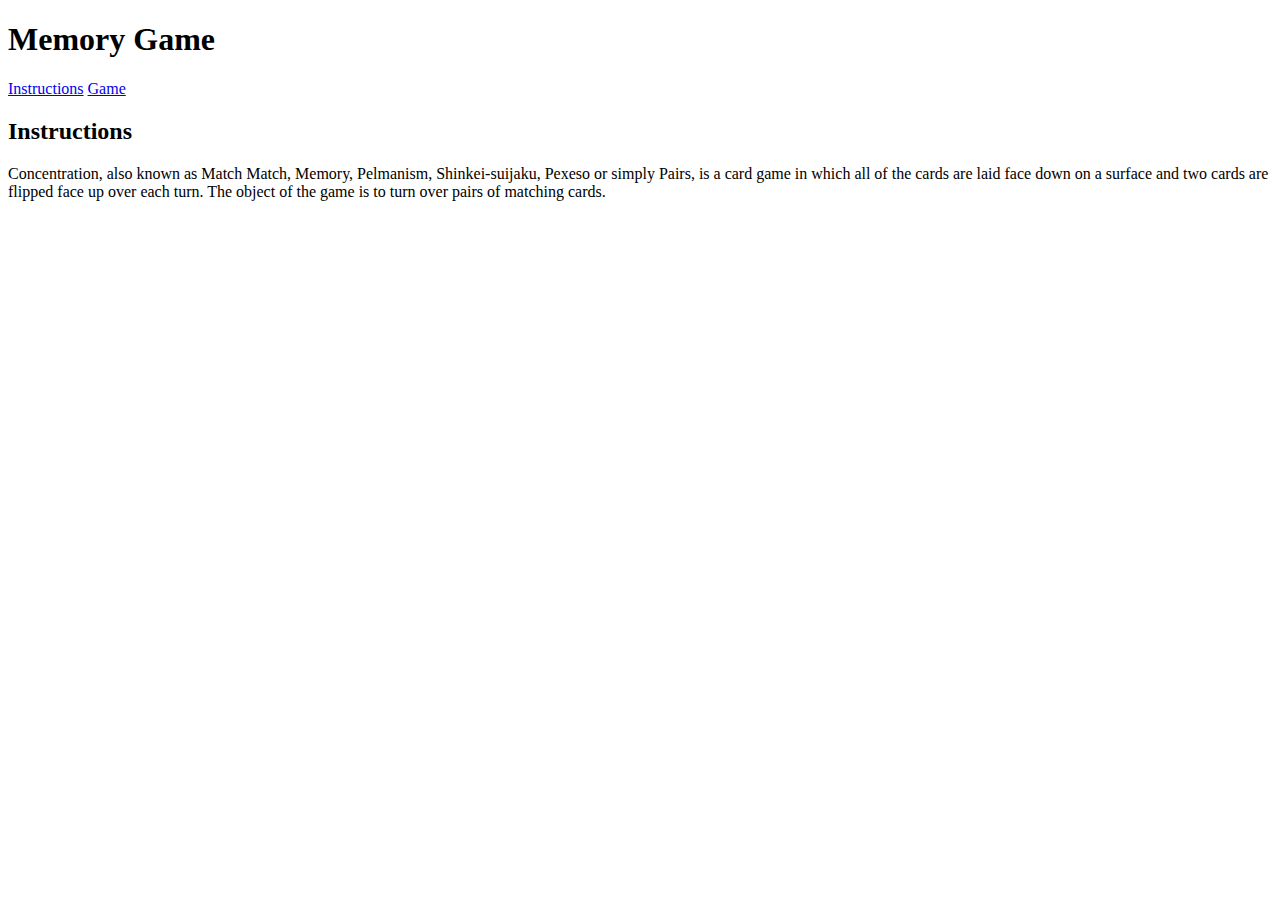
==== memory_game/index.html @ d5adafdd "added html, css, and images" ====
<!DOCTYPE html>
<html>
<head>
	<title>Memory Card Game</title>
</head>
<header>
	<h1>Memory Game</h1>
</header>
<body>
	<a href="#">Instructions</a>
	<a href="#">Game</a>
	<h2>Instructions</h2>
	<p>Concentration, also known as Match Match, Memory, Pelmanism, Shinkei-suijaku, Pexeso or simply Pairs, is a card game in which all of the cards are laid face down on a surface and two cards are flipped face up over each turn. The object of the game is to turn over pairs of matching cards.</p>
</body>
</html>
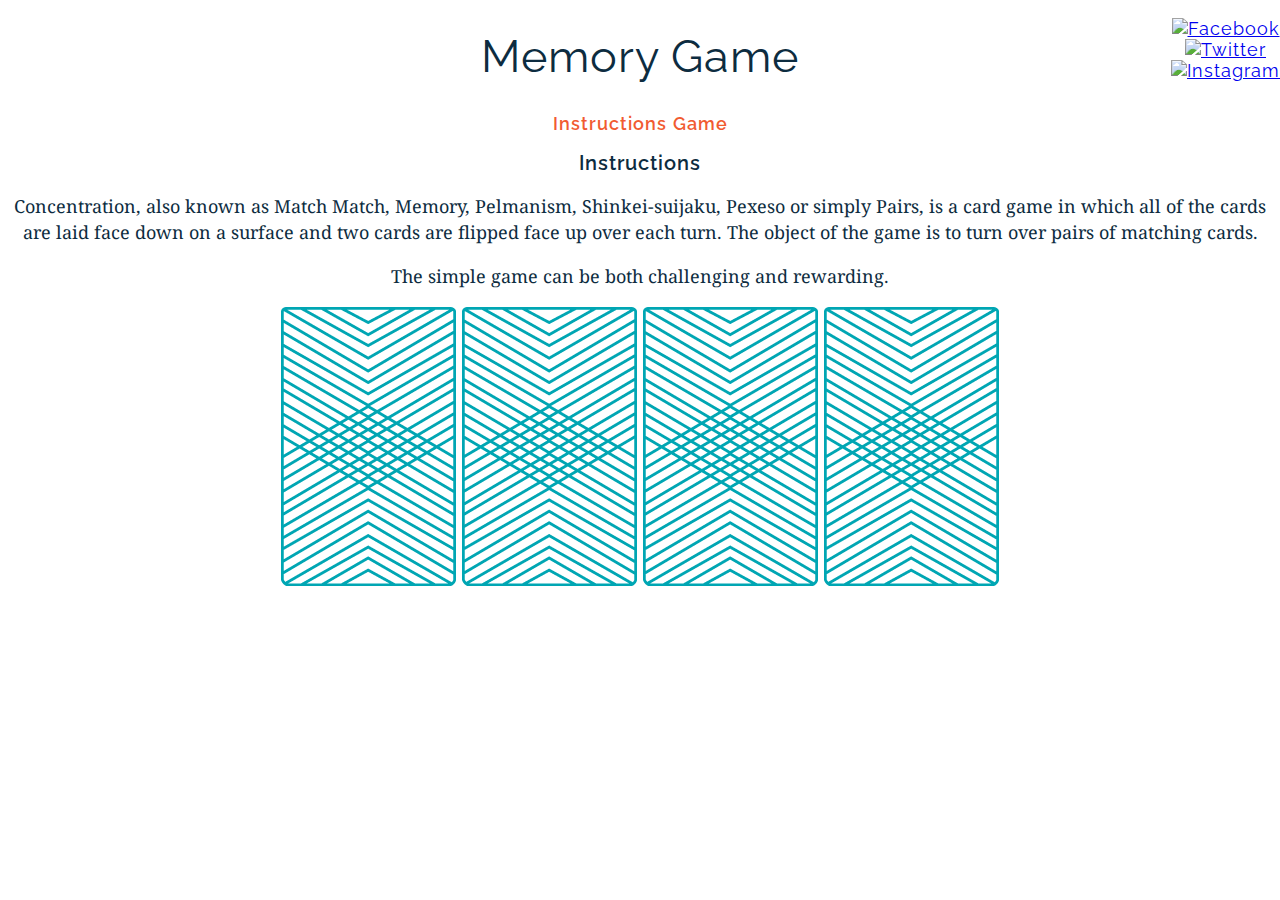
==== commit 7192f820: "fixed appearance" ====
--- a/memory_game/index.html
+++ b/memory_game/index.html
@@ -2,14 +2,31 @@
 <html>
 <head>
 	<title>Memory Card Game</title>
+	<link href="https://fonts.googleapis.com/css?family=Droid+Serif|Raleway:400,500,600,700" rel="stylesheet">
+	<link href="https://fonts.googleapis.com/css?family=Raleway&display=swap" rel="stylesheet">
+	<link href="css/style.css" rel="stylesheet" type="text/css">
 </head>
 <header>
-	<h1>Memory Game</h1>
+	<ul>
+		<li class = "social"><a href="#"><img src="https://ga-instruction.s3.amazonaws.com/assets/myga-html-css/facebook.png" alt="Facebook"/></a></li>
+		<li class = "social"><a href="#"><img src="https://ga-instruction.s3.amazonaws.com/assets/myga-html-css/twitter.png" alt="Twitter"/></a></li>
+		<li class = "social" id = "insta"><a href="#"><img src="https://ga-instruction.s3.amazonaws.com/assets/myga-html-css/instagram.png" alt="Instagram"/></a></li>
+	</ul>
 </header>
 <body>
-	<a href="#">Instructions</a>
-	<a href="#">Game</a>
+	<h1>Memory Game</h1>
+	<nav>
+		<a class = "link" href="#">Instructions</a>
+		<a class = "link" href="#">Game</a>
+	</nav>
 	<h2>Instructions</h2>
 	<p>Concentration, also known as Match Match, Memory, Pelmanism, Shinkei-suijaku, Pexeso or simply Pairs, is a card game in which all of the cards are laid face down on a surface and two cards are flipped face up over each turn. The object of the game is to turn over pairs of matching cards.</p>
+	<p>The simple game can be both challenging and rewarding.</p>
+	<div>
+		<img src="images/back.png" alt="Queen of Diamonds">
+		<img src="images/back.png" alt="Queen of Hearts">
+		<img src="images/back.png" alt="King of Diamonds">
+		<img src="images/back.png" alt="King of Hearts">
+	</div>
 </body>
 </html>--- a/memory_game/css/style.css
+++ b/memory_game/css/style.css
@@ -0,0 +1,43 @@
+body {
+	text-align: center;
+	color: #0D2C40;
+	font-family: "Raleway", sans-serif;
+	letter-spacing: 1px;
+	font-size: 18px;
+}
+
+h1 {
+	font-weight: 400;
+	font-size: 45px;
+}
+
+h2 {
+	font-weight: 600;
+	font-size: 20px;
+}
+
+p {
+	font-family: "Droid Serif", serif;
+	line-height: 26px;
+	letter-spacing: normal;
+}
+
+.link {
+	text-decoration: none;
+	color: #F15B31;
+	font-weight: 600;
+}
+
+header ul {
+  position: absolute;
+  top: 0;
+  right: 0;
+}
+
+ul {
+  list-style: none;
+}
+
+.social img {
+  width: 30px;
+}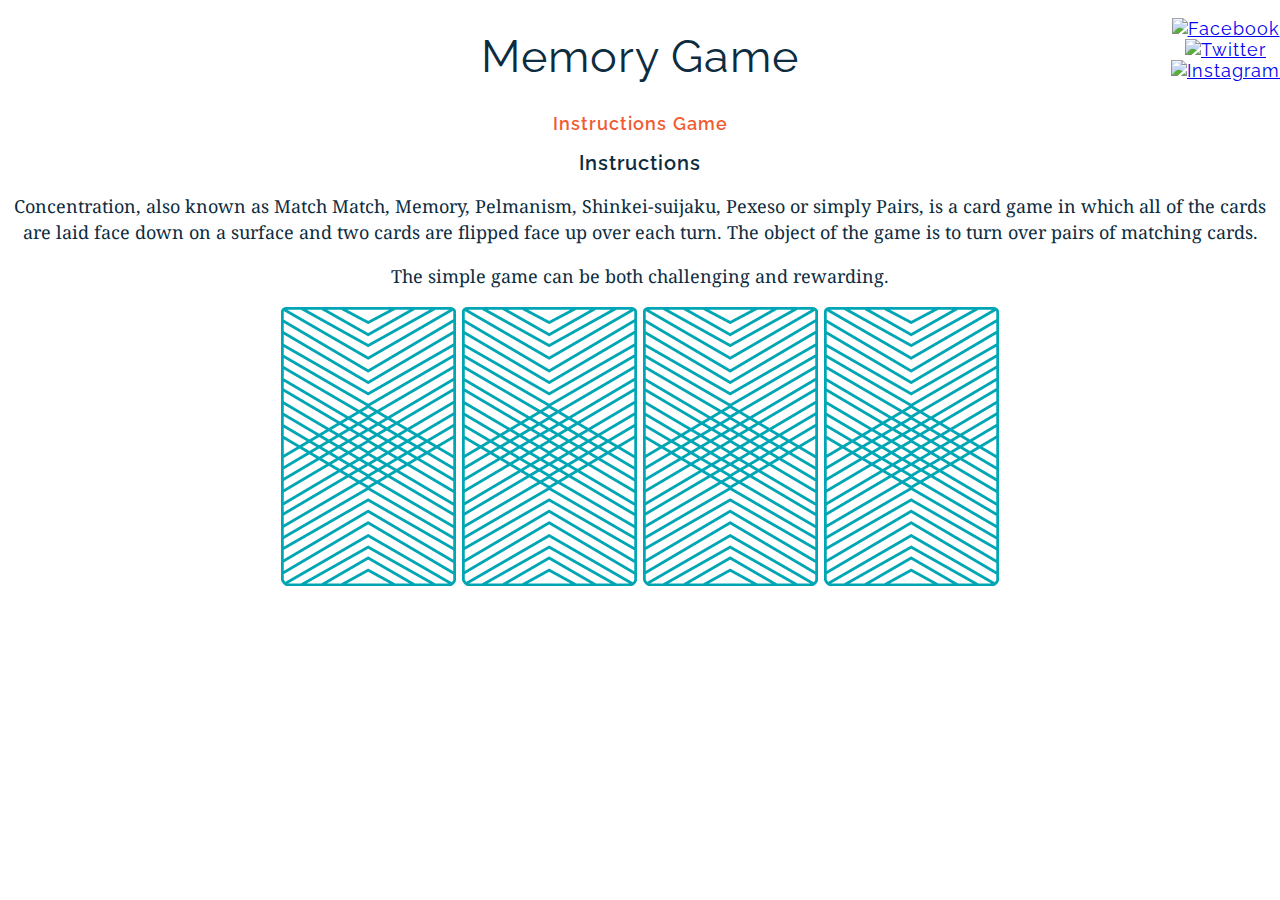
==== commit 823a7f86: "fixed header" ====
--- a/memory_game/index.html
+++ b/memory_game/index.html
@@ -6,15 +6,15 @@
 	<link href="https://fonts.googleapis.com/css?family=Raleway&display=swap" rel="stylesheet">
 	<link href="css/style.css" rel="stylesheet" type="text/css">
 </head>
-<header>
-	<ul>
-		<li class = "social"><a href="#"><img src="https://ga-instruction.s3.amazonaws.com/assets/myga-html-css/facebook.png" alt="Facebook"/></a></li>
-		<li class = "social"><a href="#"><img src="https://ga-instruction.s3.amazonaws.com/assets/myga-html-css/twitter.png" alt="Twitter"/></a></li>
-		<li class = "social" id = "insta"><a href="#"><img src="https://ga-instruction.s3.amazonaws.com/assets/myga-html-css/instagram.png" alt="Instagram"/></a></li>
-	</ul>
-</header>
 <body>
-	<h1>Memory Game</h1>
+	<header>
+		<h1>Memory Game</h1>
+		<ul>
+			<li class = "social"><a href="#"><img src="https://ga-instruction.s3.amazonaws.com/assets/myga-html-css/facebook.png" alt="Facebook"/></a></li>
+			<li class = "social"><a href="#"><img src="https://ga-instruction.s3.amazonaws.com/assets/myga-html-css/twitter.png" alt="Twitter"/></a></li>
+			<li class = "social" id = "insta"><a href="#"><img src="https://ga-instruction.s3.amazonaws.com/assets/myga-html-css/instagram.png" alt="Instagram"/></a></li>
+		</ul>
+	</header>
 	<nav>
 		<a class = "link" href="#">Instructions</a>
 		<a class = "link" href="#">Game</a>
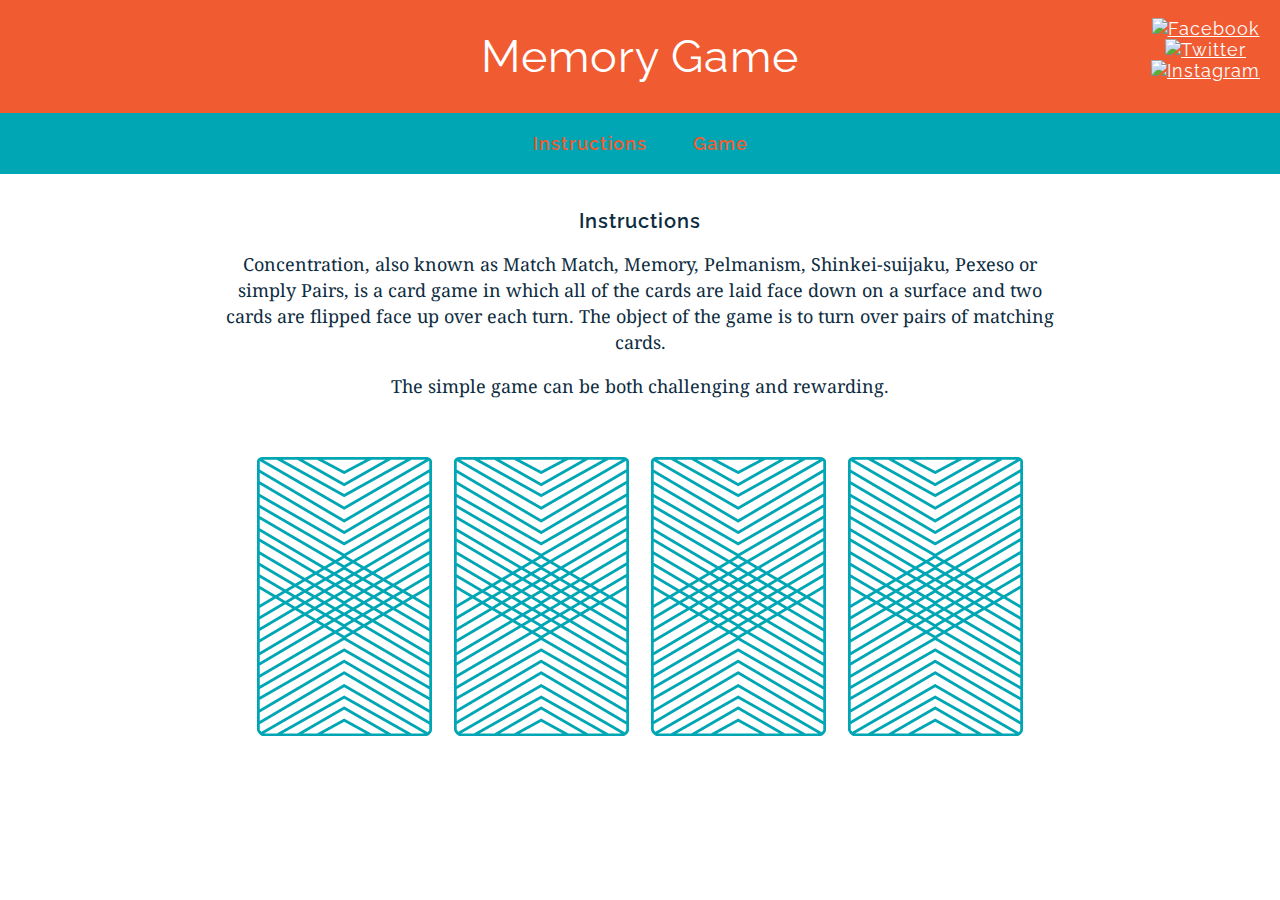
==== commit 4170bb58: "updated appearance" ====
--- a/memory_game/index.html
+++ b/memory_game/index.html
@@ -19,14 +19,16 @@
 		<a class = "link" href="#">Instructions</a>
 		<a class = "link" href="#">Game</a>
 	</nav>
-	<h2>Instructions</h2>
-	<p>Concentration, also known as Match Match, Memory, Pelmanism, Shinkei-suijaku, Pexeso or simply Pairs, is a card game in which all of the cards are laid face down on a surface and two cards are flipped face up over each turn. The object of the game is to turn over pairs of matching cards.</p>
-	<p>The simple game can be both challenging and rewarding.</p>
-	<div>
-		<img src="images/back.png" alt="Queen of Diamonds">
-		<img src="images/back.png" alt="Queen of Hearts">
-		<img src="images/back.png" alt="King of Diamonds">
-		<img src="images/back.png" alt="King of Hearts">
-	</div>
+	<main>
+		<h2>Instructions</h2>
+		<p>Concentration, also known as Match Match, Memory, Pelmanism, Shinkei-suijaku, Pexeso or simply Pairs, is a card game in which all of the cards are laid face down on a surface and two cards are flipped face up over each turn. The object of the game is to turn over pairs of matching cards.</p>
+		<p>The simple game can be both challenging and rewarding.</p>
+		<div>
+			<img src="images/back.png" alt="Queen of Diamonds">
+			<img src="images/back.png" alt="Queen of Hearts">
+			<img src="images/back.png" alt="King of Diamonds">
+			<img src="images/back.png" alt="King of Hearts">
+		</div>
+	</main>
 </body>
 </html>--- a/memory_game/css/style.css
+++ b/memory_game/css/style.css
@@ -4,11 +4,19 @@
 	font-family: "Raleway", sans-serif;
 	letter-spacing: 1px;
 	font-size: 18px;
+	margin: 0;
+}
+
+header {
+	background-color: #F15B31;
+	color: #FFFFFF;
+	padding: 30px 20px;
 }
 
 h1 {
 	font-weight: 400;
 	font-size: 45px;
+	margin: 0;
 }
 
 h2 {
@@ -40,4 +48,24 @@
 
 .social img {
   width: 30px;
+}
+
+nav {
+	background-color: #00A6B3;
+	color: #FFFFFF;
+	padding: 20px 0;
+}
+
+a {
+	margin: 0 20px;
+	color: #FFFFFF;
+}
+
+main {
+	width: 850px;
+	margin: 35px auto;
+}
+
+main img {
+	margin: 40px 8px;
 }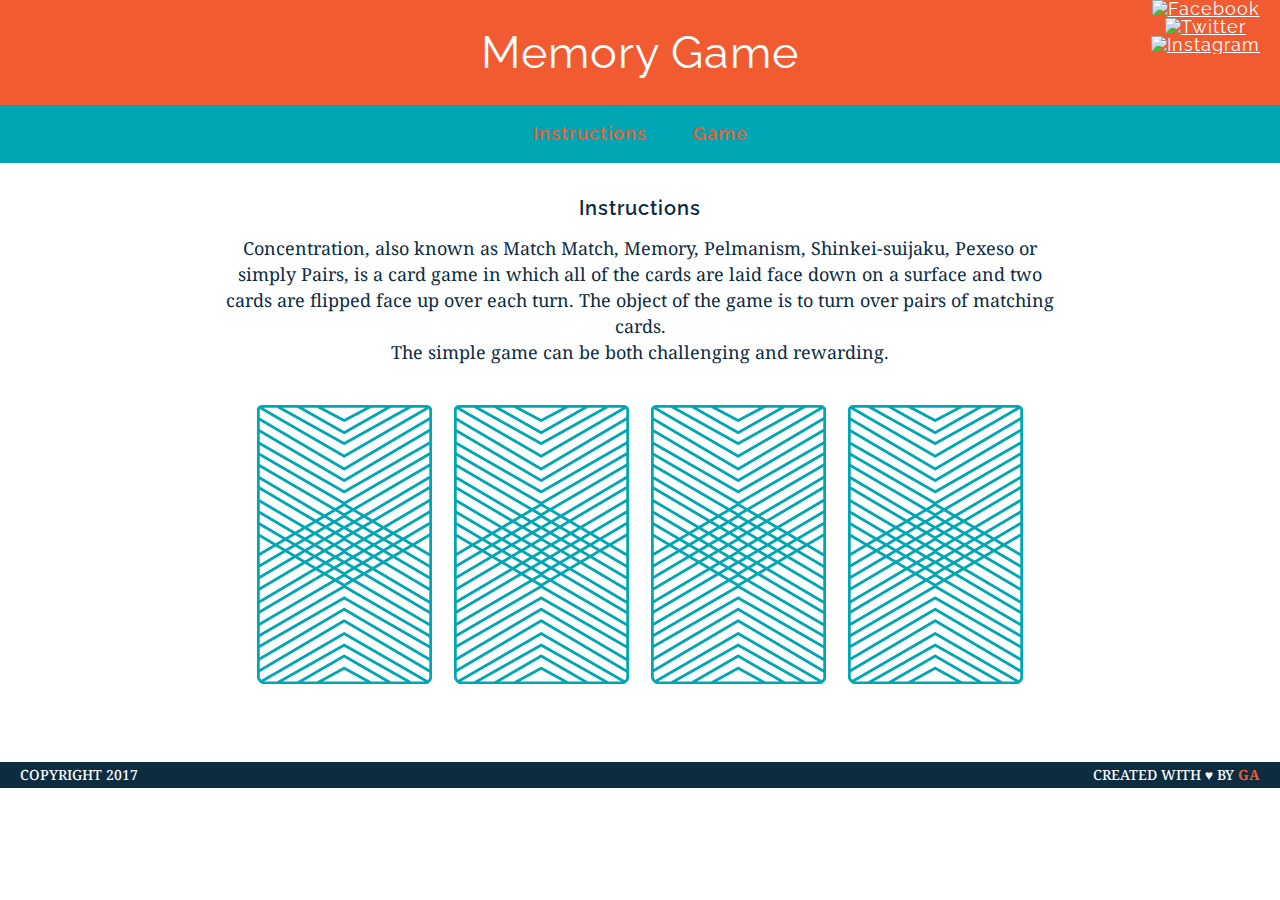
==== commit 4885156c: "added footer and reset, updated appearance" ====
--- a/memory_game/index.html
+++ b/memory_game/index.html
@@ -4,31 +4,36 @@
 	<title>Memory Card Game</title>
 	<link href="https://fonts.googleapis.com/css?family=Droid+Serif|Raleway:400,500,600,700" rel="stylesheet">
 	<link href="https://fonts.googleapis.com/css?family=Raleway&display=swap" rel="stylesheet">
+	<link href="css/reset.css" rel="stylesheet" type="text/css">
 	<link href="css/style.css" rel="stylesheet" type="text/css">
 </head>
 <body>
 	<header>
 		<h1>Memory Game</h1>
 		<ul>
-			<li class = "social"><a href="#"><img src="https://ga-instruction.s3.amazonaws.com/assets/myga-html-css/facebook.png" alt="Facebook"/></a></li>
-			<li class = "social"><a href="#"><img src="https://ga-instruction.s3.amazonaws.com/assets/myga-html-css/twitter.png" alt="Twitter"/></a></li>
-			<li class = "social" id = "insta"><a href="#"><img src="https://ga-instruction.s3.amazonaws.com/assets/myga-html-css/instagram.png" alt="Instagram"/></a></li>
+			<li class="social"><a href="#"><img src="https://ga-instruction.s3.amazonaws.com/assets/myga-html-css/facebook.png" alt="Facebook"/></a></li>
+			<li class="social"><a href="#"><img src="https://ga-instruction.s3.amazonaws.com/assets/myga-html-css/twitter.png" alt="Twitter"/></a></li>
+			<li class="social" id = "insta"><a href="#"><img src="https://ga-instruction.s3.amazonaws.com/assets/myga-html-css/instagram.png" alt="Instagram"/></a></li>
 		</ul>
 	</header>
 	<nav>
-		<a class = "link" href="#">Instructions</a>
-		<a class = "link" href="#">Game</a>
+		<a class="link" href="#instructions">Instructions</a>
+		<a class="link" href="#game">Game</a>
 	</nav>
 	<main>
-		<h2>Instructions</h2>
+		<h2 id="instructions">Instructions</h2>
 		<p>Concentration, also known as Match Match, Memory, Pelmanism, Shinkei-suijaku, Pexeso or simply Pairs, is a card game in which all of the cards are laid face down on a surface and two cards are flipped face up over each turn. The object of the game is to turn over pairs of matching cards.</p>
 		<p>The simple game can be both challenging and rewarding.</p>
-		<div>
+		<div id="game">
 			<img src="images/back.png" alt="Queen of Diamonds">
 			<img src="images/back.png" alt="Queen of Hearts">
 			<img src="images/back.png" alt="King of Diamonds">
 			<img src="images/back.png" alt="King of Hearts">
 		</div>
 	</main>
+	<footer class="clearfix">
+		<p class="copyright">Copyright 2017</p>
+		<p class="message">Created with &hearts; by <span class="name">GA</span></p>
+	</footer>
 </body>
 </html>--- a/memory_game/css/style.css
+++ b/memory_game/css/style.css
@@ -22,6 +22,7 @@
 h2 {
 	font-weight: 600;
 	font-size: 20px;
+	margin: 0.83em 0;
 }
 
 p {
@@ -59,6 +60,11 @@
 a {
 	margin: 0 20px;
 	color: #FFFFFF;
+	border-bottom: 2px solid transparent;
+}
+
+a:hover {
+	color: white;
 }
 
 main {
@@ -68,4 +74,36 @@
 
 main img {
 	margin: 40px 8px;
+}
+
+footer {
+	text-transform: uppercase;
+	padding: 0 20px;
+	background-color: #0D2C40;
+	color: white;
+	font-size: 14px;
+	letter-spacing: .08em;
+	font-weight: 500;
+}
+
+.copyright {
+	float: left;
+}
+
+.message {
+	float: right;
+}
+
+.clearfix:after {
+	visibility: hidden;
+	display: block;
+	content: " ";
+	clear: both;
+	height: 0;
+	font-size: 0;
+}
+
+.name {
+	color: #F15B31;
+	font-weight: 700;
 }